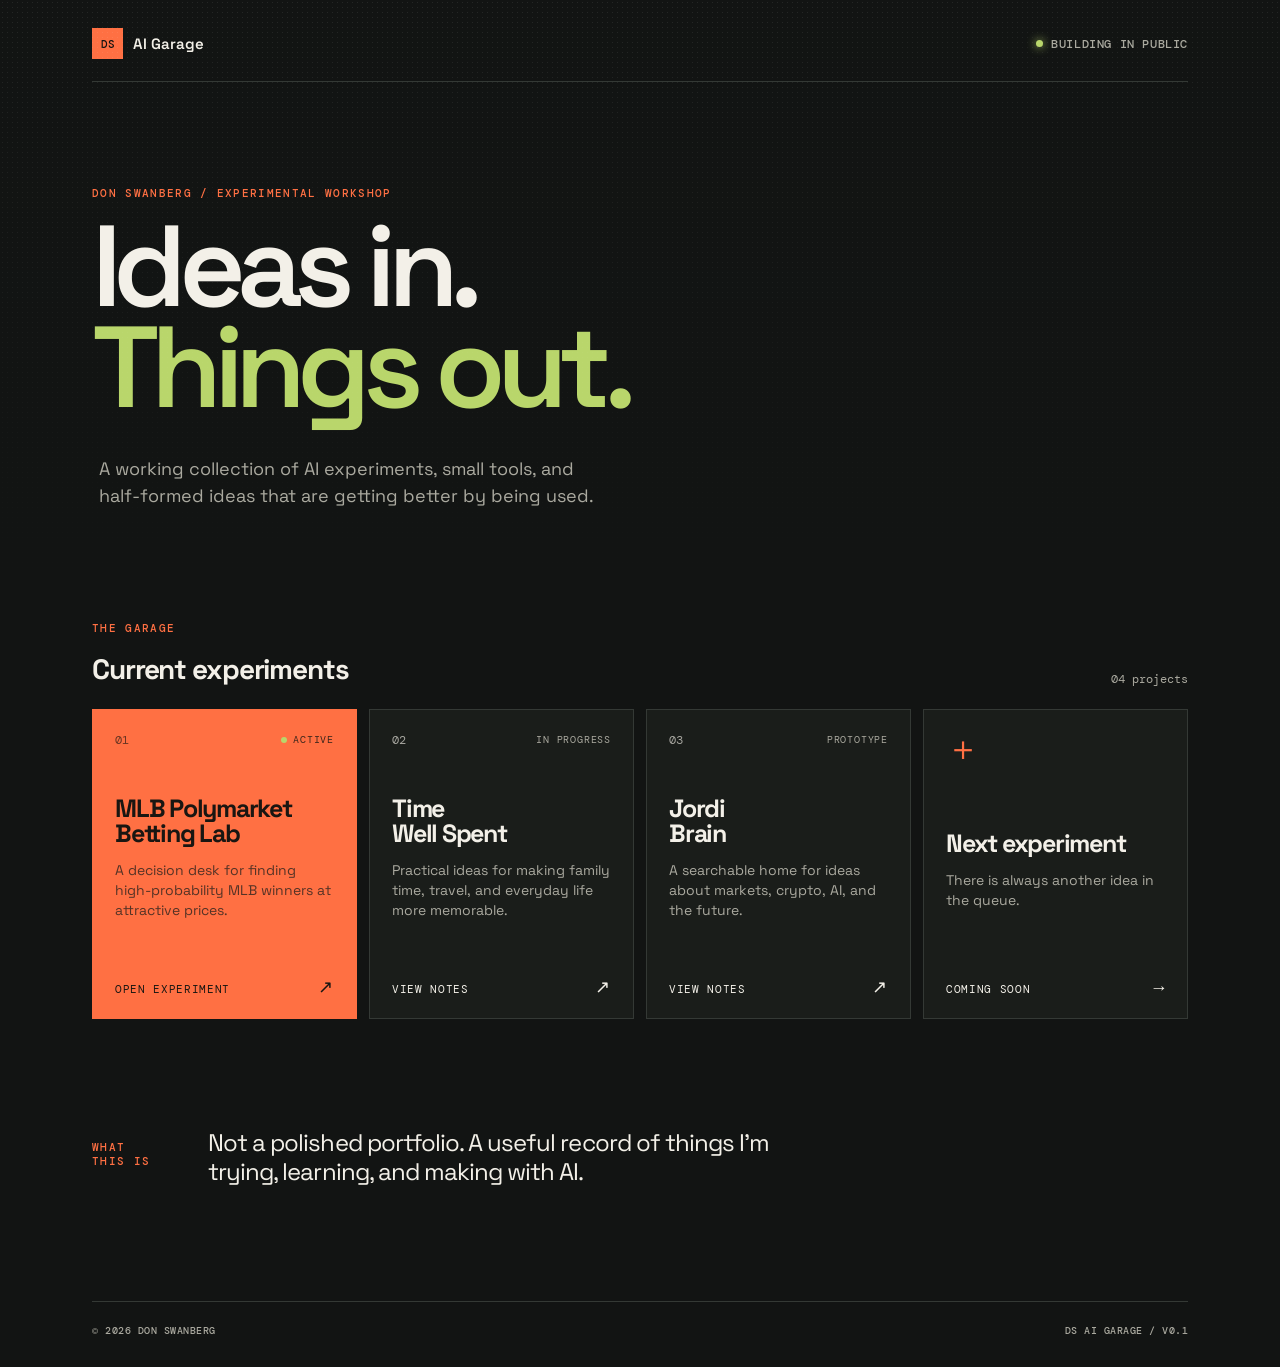
==== index.html @ 8fde7676 "Update heading text in index.html" ====
<!doctype html>
<html lang="en">
  <head>
    <meta charset="UTF-8" />
    <meta name="viewport" content="width=device-width, initial-scale=1.0" />
    <meta name="description" content="DS AI Garage — Don Swanberg's home for practical AI experiments." />
    <title>DS AI Garage</title>
    <link rel="preconnect" href="https://fonts.googleapis.com" />
    <link rel="preconnect" href="https://fonts.gstatic.com" crossorigin />
    <link href="https://fonts.googleapis.com/css2?family=DM+Mono:wght@400;500&family=Space+Grotesk:wght@400;500;600;700&display=swap" rel="stylesheet" />
    <link rel="stylesheet" href="style.css" />
  </head>
  <body>
    <div class="shell">
      <header class="topbar">
        <a class="brand" href="./"><span class="brand-mark">DS</span><span>AI Garage</span></a>
        <span class="status"><i></i> building in public</span>
      </header>

      <main>
        <section class="intro">
          <p class="eyebrow">DON SWANBERG / EXPERIMENTAL WORKSHOP</p>
          <h1>Ideas in.<br /><em>Things out.</em></h1>
          <p class="lede">A working collection of AI experiments, small tools, and half-formed ideas that are getting better by being used.</p>
        </section>

        <section class="garage" aria-labelledby="garage-title">
          <div class="section-heading">
            <div><p class="eyebrow">THE GARAGE</p><h2 id="garage-title">Current experiments</h2></div>
            <span class="count">04 projects</span>
          </div>

          <div class="cards">
            <a class="card featured" href="#coming-soon">
              <div class="card-top"><span class="number">01</span><span class="tag live">active</span></div>
              <h3>MLB Polymarket<br />Betting Lab</h3>
              <p>A decision desk for finding high-probability MLB winners at attractive prices.</p>
              <span class="card-link">open experiment <b>↗</b></span>
            </a>
            <a class="card" href="#coming-soon">
              <div class="card-top"><span class="number">02</span><span class="tag">in progress</span></div>
              <h3>Time<br />Well Spent</h3>
              <p>Practical ideas for making family time, travel, and everyday life more memorable.</p>
              <span class="card-link">view notes <b>↗</b></span>
            </a>
            <a class="card" href="#coming-soon">
              <div class="card-top"><span class="number">03</span><span class="tag">prototype</span></div>
              <h3>Jordi<br />Brain</h3>
              <p>A searchable home for ideas about markets, crypto, AI, and the future.</p>
              <span class="card-link">view notes <b>↗</b></span>
            </a>
            <a class="card add-card" href="#coming-soon">
              <div class="plus">＋</div>
              <h3>Next experiment</h3>
              <p>There is always another idea in the queue.</p>
              <span class="card-link">coming soon <b>→</b></span>
            </a>
          </div>
        </section>

        <section class="footer-note" id="coming-soon">
          <span class="eyebrow">WHAT THIS IS</span>
          <p>Not a polished portfolio. A useful record of things I’m trying, learning, and making with AI.</p>
        </section>
      </main>

      <footer><span>© 2026 Don Swanberg</span><span>DS AI Garage / v0.1</span></footer>
    </div>
  </body>
</html>
---- style.css ----
:root { --ink:#f3f0e8; --muted:#aaa99f; --bg:#121413; --panel:#1a1d1a; --line:#343935; --orange:#ff7043; --green:#b9d66b; }
* { box-sizing:border-box; }
html { scroll-behavior:smooth; }
body { margin:0; background:var(--bg); color:var(--ink); font-family:"Space Grotesk", sans-serif; }
body:before { content:""; position:fixed; inset:0; pointer-events:none; opacity:.08; background-image:radial-gradient(#fff 0.6px,transparent .6px); background-size:5px 5px; mask-image:linear-gradient(to bottom,black,transparent 70%); }
.shell { max-width:1180px; margin:auto; padding:28px 42px 30px; }
.topbar, footer { display:flex; justify-content:space-between; align-items:center; border-bottom:1px solid var(--line); padding-bottom:22px; font:500 12px "DM Mono", monospace; letter-spacing:.05em; color:var(--muted); text-transform:uppercase; }
.brand { display:flex; gap:10px; align-items:center; color:var(--ink); text-decoration:none; font:600 15px "Space Grotesk", sans-serif; letter-spacing:0; text-transform:none; }
.brand-mark { display:grid; place-items:center; width:31px; height:31px; background:var(--orange); color:#151311; font:500 11px "DM Mono", monospace; }
.status { display:flex; gap:8px; align-items:center; }
.status i { width:7px; height:7px; border-radius:50%; background:var(--green); box-shadow:0 0 10px var(--green); }
.intro { max-width:760px; padding:104px 0 112px; }
.eyebrow { margin:0 0 16px; color:var(--orange); font:500 11px "DM Mono", monospace; letter-spacing:.12em; }
h1 { margin:0; font-size:clamp(4rem,9vw,8.5rem); line-height:.88; letter-spacing:-.075em; font-weight:600; }
h1 em { color:var(--green); font-style:normal; }
.lede { max-width:520px; margin:36px 0 0 7px; color:var(--muted); font-size:18px; line-height:1.5; }
.section-heading { display:flex; justify-content:space-between; align-items:end; margin-bottom:22px; }
h2 { margin:0; font-size:28px; letter-spacing:-.04em; }
.count { color:var(--muted); font:12px "DM Mono", monospace; }
.cards { display:grid; grid-template-columns:repeat(4,1fr); gap:12px; }
.card { min-height:310px; display:flex; flex-direction:column; padding:22px; background:var(--panel); border:1px solid var(--line); color:var(--ink); text-decoration:none; transition:transform .2s,border-color .2s,background .2s; }
.card:hover { transform:translateY(-5px); border-color:var(--orange); background:#20241f; }
.featured { background:var(--orange); color:#191612; border-color:var(--orange); }
.featured:hover { background:#ff8059; }
.card-top { display:flex; justify-content:space-between; align-items:center; font:12px "DM Mono", monospace; }
.number { opacity:.65; }
.tag { color:var(--muted); text-transform:uppercase; font-size:10px; letter-spacing:.08em; }
.featured .tag { color:#3c261c; }
.tag.live:before { content:""; display:inline-block; width:6px; height:6px; border-radius:50%; background:var(--green); margin-right:6px; }
.card h3 { margin:48px 0 14px; font-size:25px; line-height:1; letter-spacing:-.05em; }
.card p { margin:0; color:var(--muted); line-height:1.45; font-size:14px; }
.featured p { color:#553326; }
.card-link { margin-top:auto; padding-top:28px; font:11px "DM Mono", monospace; text-transform:uppercase; letter-spacing:.06em; }
.card-link b { float:right; font-size:18px; font-weight:400; line-height:10px; }
.plus { color:var(--orange); font-size:34px; line-height:1; }
.add-card h3 { margin-top:65px; }
.footer-note { display:flex; gap:52px; align-items:baseline; max-width:720px; padding:110px 0 115px; }
.footer-note p { margin:0; font-size:24px; line-height:1.2; letter-spacing:-.04em; }
footer { border-top:1px solid var(--line); border-bottom:0; padding:22px 0 0; font-size:10px; }
@media (max-width:850px) { .shell { padding:22px 20px; } .intro { padding:80px 0 82px; } .cards { grid-template-columns:repeat(2,1fr); } }
@media (max-width:560px) { .status { display:none; } h1 { font-size:4.2rem; } .lede { margin-left:0; font-size:16px; } .cards { grid-template-columns:1fr; } .card { min-height:250px; } .footer-note { display:block; padding:80px 0; } .footer-note .eyebrow { margin-bottom:22px; } .footer-note p { font-size:22px; } footer { display:block; line-height:2; } footer span { display:block; } }
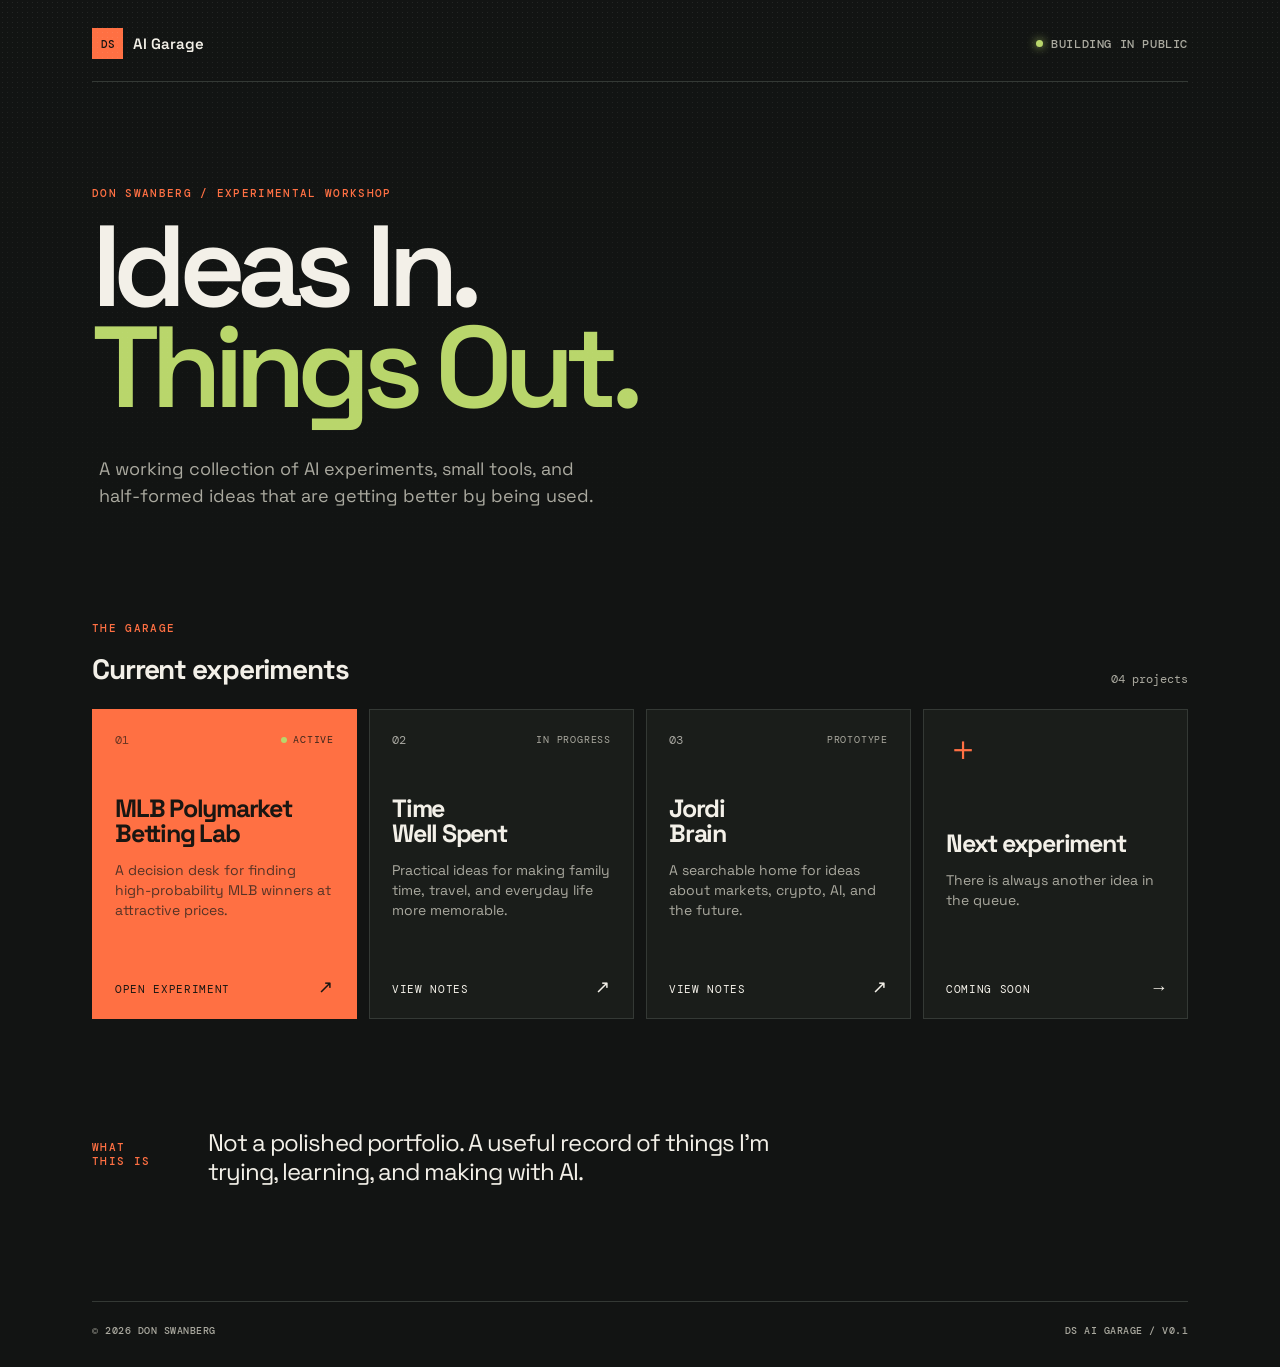
==== commit 9aafec40: "Correct capitalization in main heading" ====
--- a/index.html
+++ b/index.html
@@ -20,7 +20,7 @@
       <main>
         <section class="intro">
           <p class="eyebrow">DON SWANBERG / EXPERIMENTAL WORKSHOP</p>
-          <h1>Ideas in.<br /><em>Things out.</em></h1>
+          <h1>Ideas In.<br /><em>Things Out.</em></h1>
           <p class="lede">A working collection of AI experiments, small tools, and half-formed ideas that are getting better by being used.</p>
         </section>
 
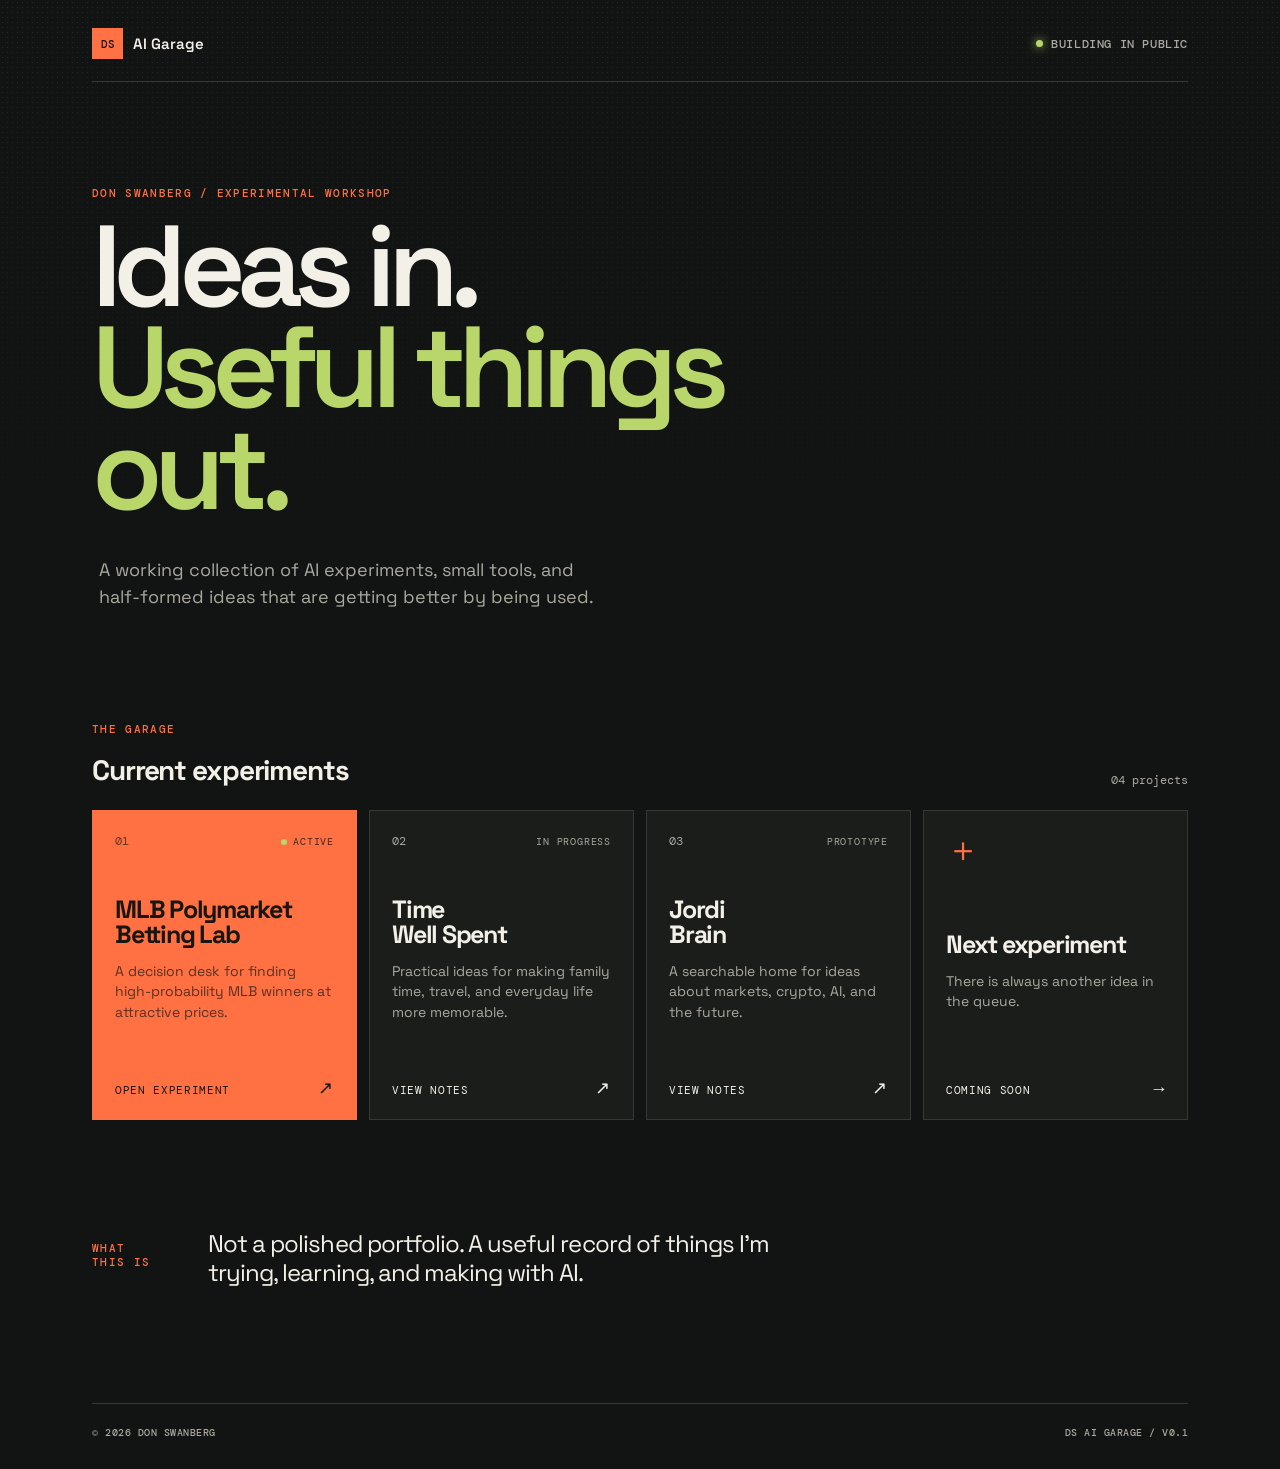
==== commit eb6d39b2: "Add files via upload" ====
--- a/index.html
+++ b/index.html
@@ -20,7 +20,7 @@
       <main>
         <section class="intro">
           <p class="eyebrow">DON SWANBERG / EXPERIMENTAL WORKSHOP</p>
-          <h1>Ideas In.<br /><em>Things Out.</em></h1>
+          <h1>Ideas in.<br /><em>Useful things out.</em></h1>
           <p class="lede">A working collection of AI experiments, small tools, and half-formed ideas that are getting better by being used.</p>
         </section>
 
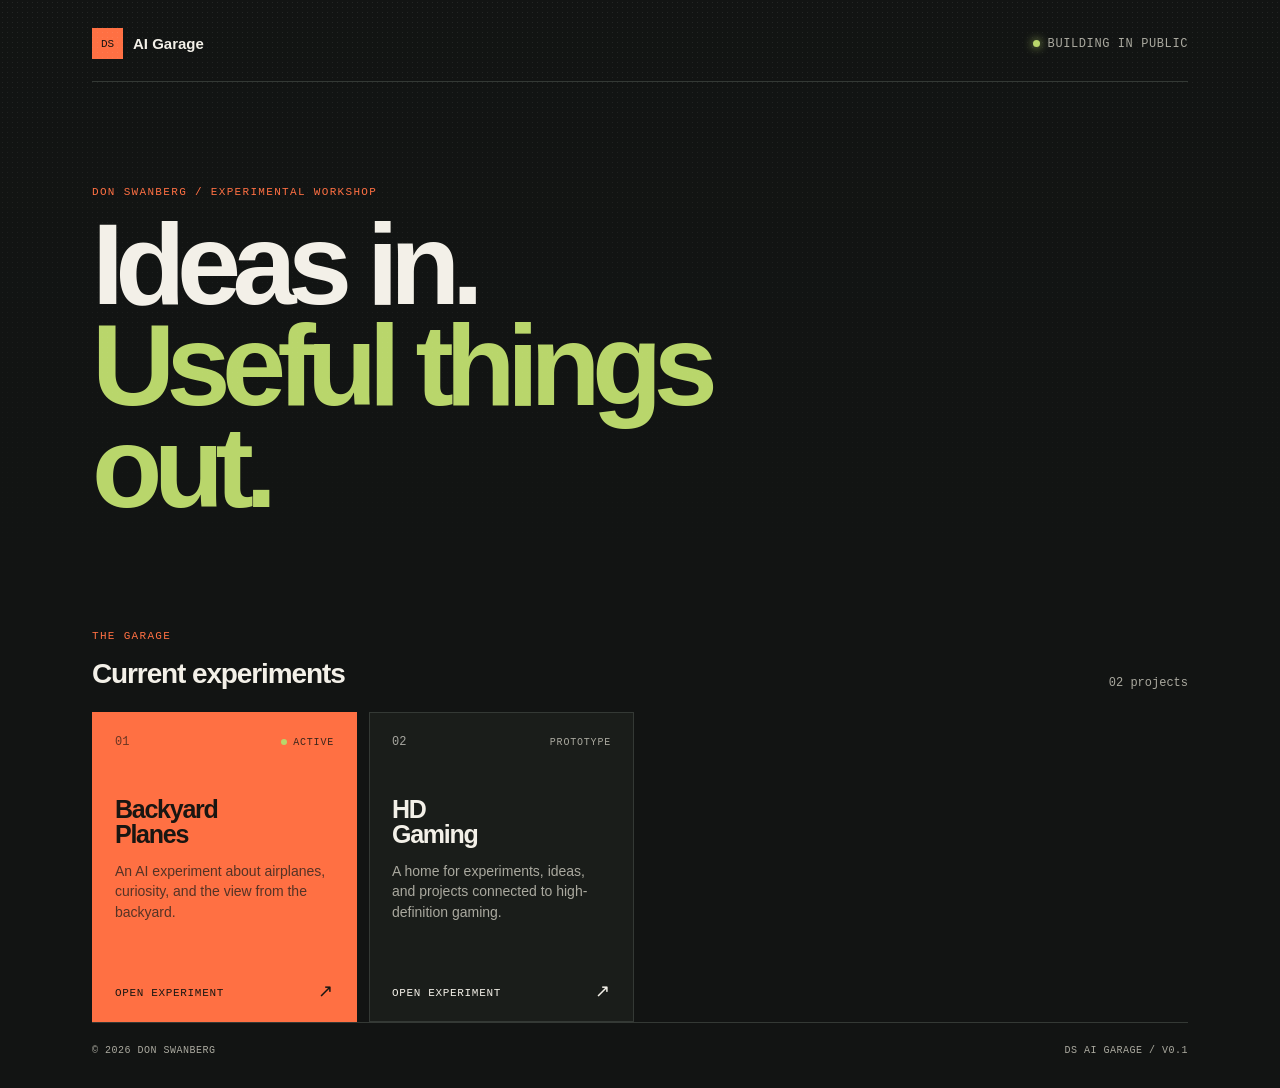
==== commit 37f9bc79: "Add files via upload" ====
--- a/index.html
+++ b/index.html
@@ -1,70 +1,44 @@
 <!doctype html>
 <html lang="en">
-  <head>
-    <meta charset="UTF-8" />
-    <meta name="viewport" content="width=device-width, initial-scale=1.0" />
-    <meta name="description" content="DS AI Garage — Don Swanberg's home for practical AI experiments." />
-    <title>DS AI Garage</title>
-    <link rel="preconnect" href="https://fonts.googleapis.com" />
-    <link rel="preconnect" href="https://fonts.gstatic.com" crossorigin />
-    <link href="https://fonts.googleapis.com/css2?family=DM+Mono:wght@400;500&family=Space+Grotesk:wght@400;500;600;700&display=swap" rel="stylesheet" />
-    <link rel="stylesheet" href="style.css" />
-  </head>
-  <body>
-    <div class="shell">
-      <header class="topbar">
-        <a class="brand" href="./"><span class="brand-mark">DS</span><span>AI Garage</span></a>
-        <span class="status"><i></i> building in public</span>
-      </header>
-
-      <main>
-        <section class="intro">
-          <p class="eyebrow">DON SWANBERG / EXPERIMENTAL WORKSHOP</p>
-          <h1>Ideas in.<br /><em>Useful things out.</em></h1>
-          <p class="lede">A working collection of AI experiments, small tools, and half-formed ideas that are getting better by being used.</p>
-        </section>
-
-        <section class="garage" aria-labelledby="garage-title">
-          <div class="section-heading">
-            <div><p class="eyebrow">THE GARAGE</p><h2 id="garage-title">Current experiments</h2></div>
-            <span class="count">04 projects</span>
-          </div>
-
-          <div class="cards">
-            <a class="card featured" href="#coming-soon">
-              <div class="card-top"><span class="number">01</span><span class="tag live">active</span></div>
-              <h3>MLB Polymarket<br />Betting Lab</h3>
-              <p>A decision desk for finding high-probability MLB winners at attractive prices.</p>
-              <span class="card-link">open experiment <b>↗</b></span>
-            </a>
-            <a class="card" href="#coming-soon">
-              <div class="card-top"><span class="number">02</span><span class="tag">in progress</span></div>
-              <h3>Time<br />Well Spent</h3>
-              <p>Practical ideas for making family time, travel, and everyday life more memorable.</p>
-              <span class="card-link">view notes <b>↗</b></span>
-            </a>
-            <a class="card" href="#coming-soon">
-              <div class="card-top"><span class="number">03</span><span class="tag">prototype</span></div>
-              <h3>Jordi<br />Brain</h3>
-              <p>A searchable home for ideas about markets, crypto, AI, and the future.</p>
-              <span class="card-link">view notes <b>↗</b></span>
-            </a>
-            <a class="card add-card" href="#coming-soon">
-              <div class="plus">＋</div>
-              <h3>Next experiment</h3>
-              <p>There is always another idea in the queue.</p>
-              <span class="card-link">coming soon <b>→</b></span>
-            </a>
-          </div>
-        </section>
-
-        <section class="footer-note" id="coming-soon">
-          <span class="eyebrow">WHAT THIS IS</span>
-          <p>Not a polished portfolio. A useful record of things I’m trying, learning, and making with AI.</p>
-        </section>
-      </main>
-
-      <footer><span>© 2026 Don Swanberg</span><span>DS AI Garage / v0.1</span></footer>
-    </div>
-  </body>
+<head>
+  <meta charset="UTF-8">
+  <meta name="viewport" content="width=device-width, initial-scale=1.0">
+  <title>DS AI Garage</title>
+  <link rel="stylesheet" href="style.css">
+</head>
+<body>
+  <div class="shell">
+    <header class="topbar">
+      <a class="brand" href="./"><span class="brand-mark">DS</span><span>AI Garage</span></a>
+      <span class="status"><i></i> building in public</span>
+    </header>
+    <main>
+      <section class="intro">
+        <p class="eyebrow">DON SWANBERG / EXPERIMENTAL WORKSHOP</p>
+        <h1>Ideas in.<br><em>Useful things out.</em></h1>
+      </section>
+      <section class="garage" aria-labelledby="garage-title">
+        <div class="section-heading">
+          <div><p class="eyebrow">THE GARAGE</p><h2 id="garage-title">Current experiments</h2></div>
+          <span class="count">02 projects</span>
+        </div>
+        <div class="cards">
+          <a class="card featured" href="#backyard-planes" id="backyard-planes">
+            <div class="card-top"><span class="number">01</span><span class="tag live">active</span></div>
+            <h3>Backyard<br>Planes</h3>
+            <p>An AI experiment about airplanes, curiosity, and the view from the backyard.</p>
+            <span class="card-link">open experiment <b>↗</b></span>
+          </a>
+          <a class="card" href="#hd-gaming" id="hd-gaming">
+            <div class="card-top"><span class="number">02</span><span class="tag">prototype</span></div>
+            <h3>HD<br>Gaming</h3>
+            <p>A home for experiments, ideas, and projects connected to high-definition gaming.</p>
+            <span class="card-link">open experiment <b>↗</b></span>
+          </a>
+        </div>
+      </section>
+    </main>
+    <footer><span>© 2026 Don Swanberg</span><span>DS AI Garage / v0.1</span></footer>
+  </div>
+</body>
 </html>
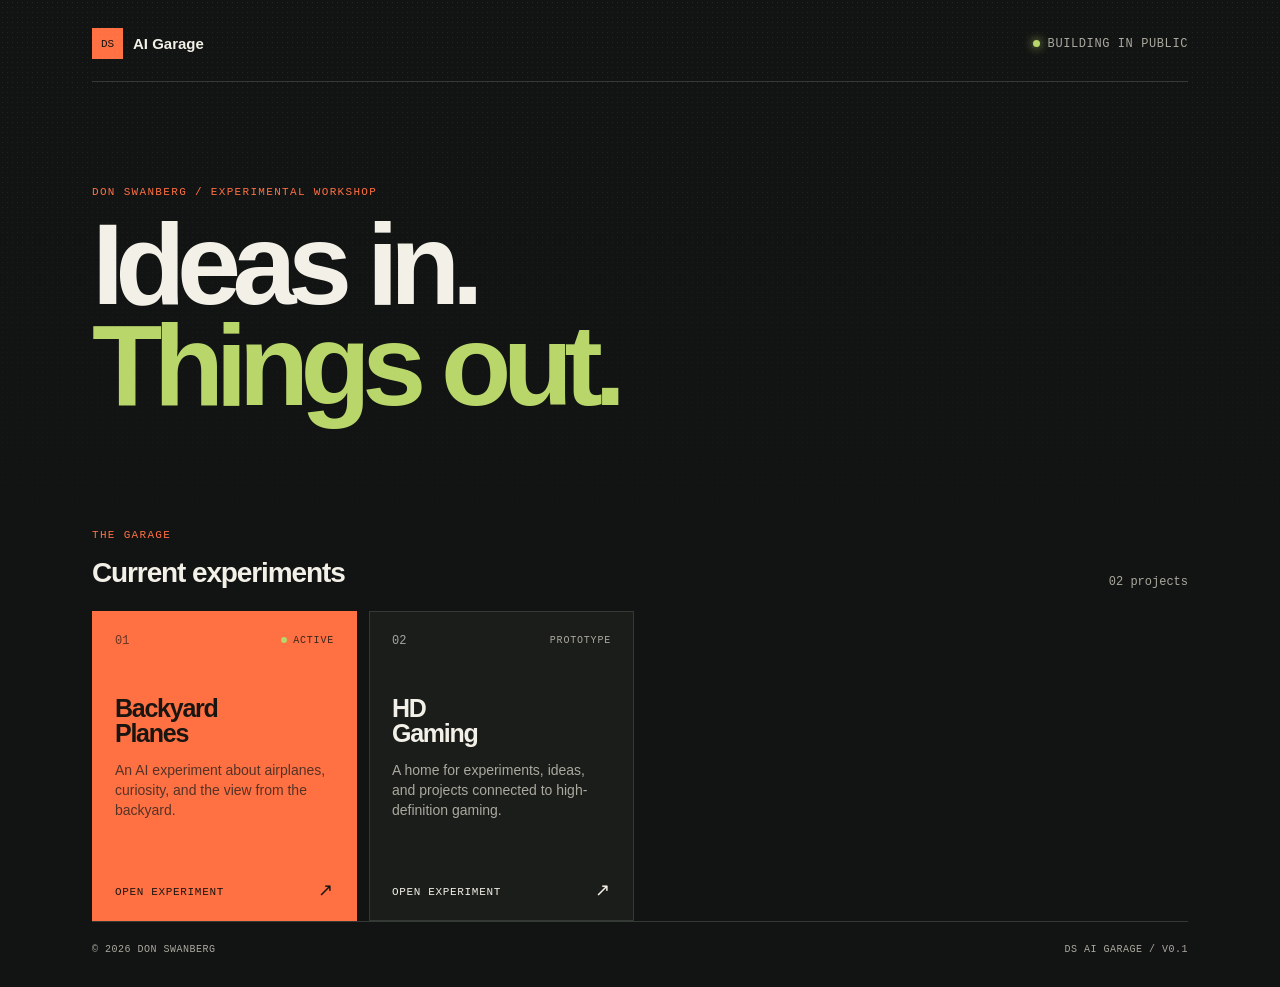
==== commit 51b1020e: "Update heading text in index.html" ====
--- a/index.html
+++ b/index.html
@@ -15,7 +15,7 @@
     <main>
       <section class="intro">
         <p class="eyebrow">DON SWANBERG / EXPERIMENTAL WORKSHOP</p>
-        <h1>Ideas in.<br><em>Useful things out.</em></h1>
+        <h1>Ideas in.<br><em>Things out.</em></h1>
       </section>
       <section class="garage" aria-labelledby="garage-title">
         <div class="section-heading">
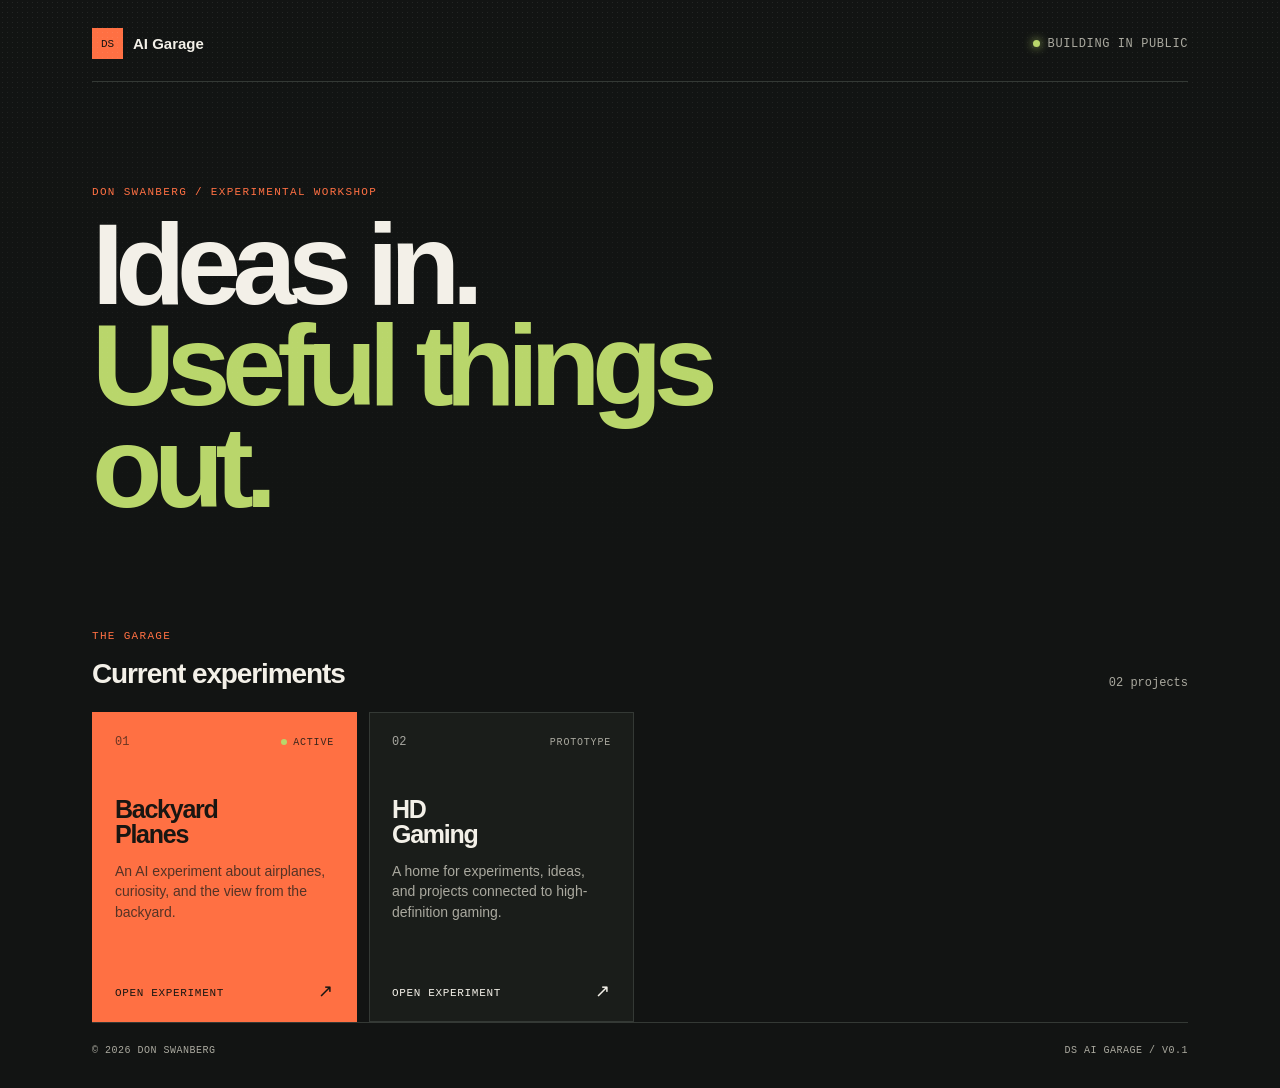
==== commit 31534035: "Add files via upload" ====
--- a/index.html
+++ b/index.html
@@ -15,7 +15,7 @@
     <main>
       <section class="intro">
         <p class="eyebrow">DON SWANBERG / EXPERIMENTAL WORKSHOP</p>
-        <h1>Ideas in.<br><em>Things out.</em></h1>
+        <h1>Ideas in.<br><em>Useful things out.</em></h1>
       </section>
       <section class="garage" aria-labelledby="garage-title">
         <div class="section-heading">
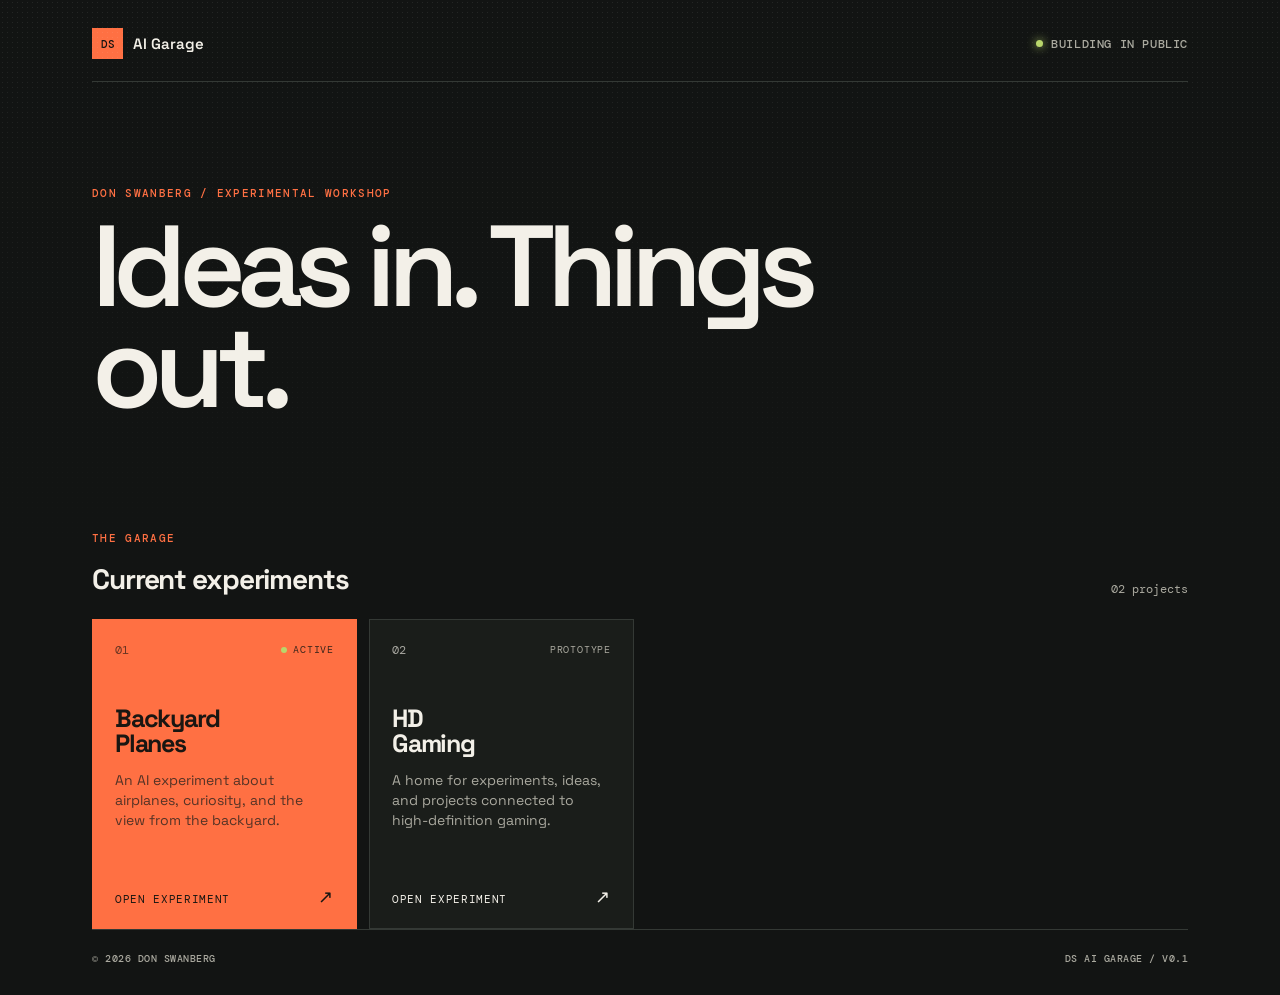
==== commit c2a9b855: "Add files via upload" ====
--- a/index.html
+++ b/index.html
@@ -3,7 +3,11 @@
 <head>
   <meta charset="UTF-8">
   <meta name="viewport" content="width=device-width, initial-scale=1.0">
+  <meta name="description" content="DS AI Garage — Don Swanberg's AI experiments.">
   <title>DS AI Garage</title>
+  <link rel="preconnect" href="https://fonts.googleapis.com">
+  <link rel="preconnect" href="https://fonts.gstatic.com" crossorigin>
+  <link href="https://fonts.googleapis.com/css2?family=DM+Mono:wght@400;500&family=Space+Grotesk:wght@400;500;600;700&display=swap" rel="stylesheet">
   <link rel="stylesheet" href="style.css">
 </head>
 <body>
@@ -15,7 +19,7 @@
     <main>
       <section class="intro">
         <p class="eyebrow">DON SWANBERG / EXPERIMENTAL WORKSHOP</p>
-        <h1>Ideas in.<br><em>Useful things out.</em></h1>
+        <h1>Ideas in. Things out.</h1>
       </section>
       <section class="garage" aria-labelledby="garage-title">
         <div class="section-heading">
@@ -29,7 +33,7 @@
             <p>An AI experiment about airplanes, curiosity, and the view from the backyard.</p>
             <span class="card-link">open experiment <b>↗</b></span>
           </a>
-          <a class="card" href="#hd-gaming" id="hd-gaming">
+          <a class="card" href="https://dswanb1-pixel.github.io/hd-gaming/" id="hd-gaming">
             <div class="card-top"><span class="number">02</span><span class="tag">prototype</span></div>
             <h3>HD<br>Gaming</h3>
             <p>A home for experiments, ideas, and projects connected to high-definition gaming.</p>
